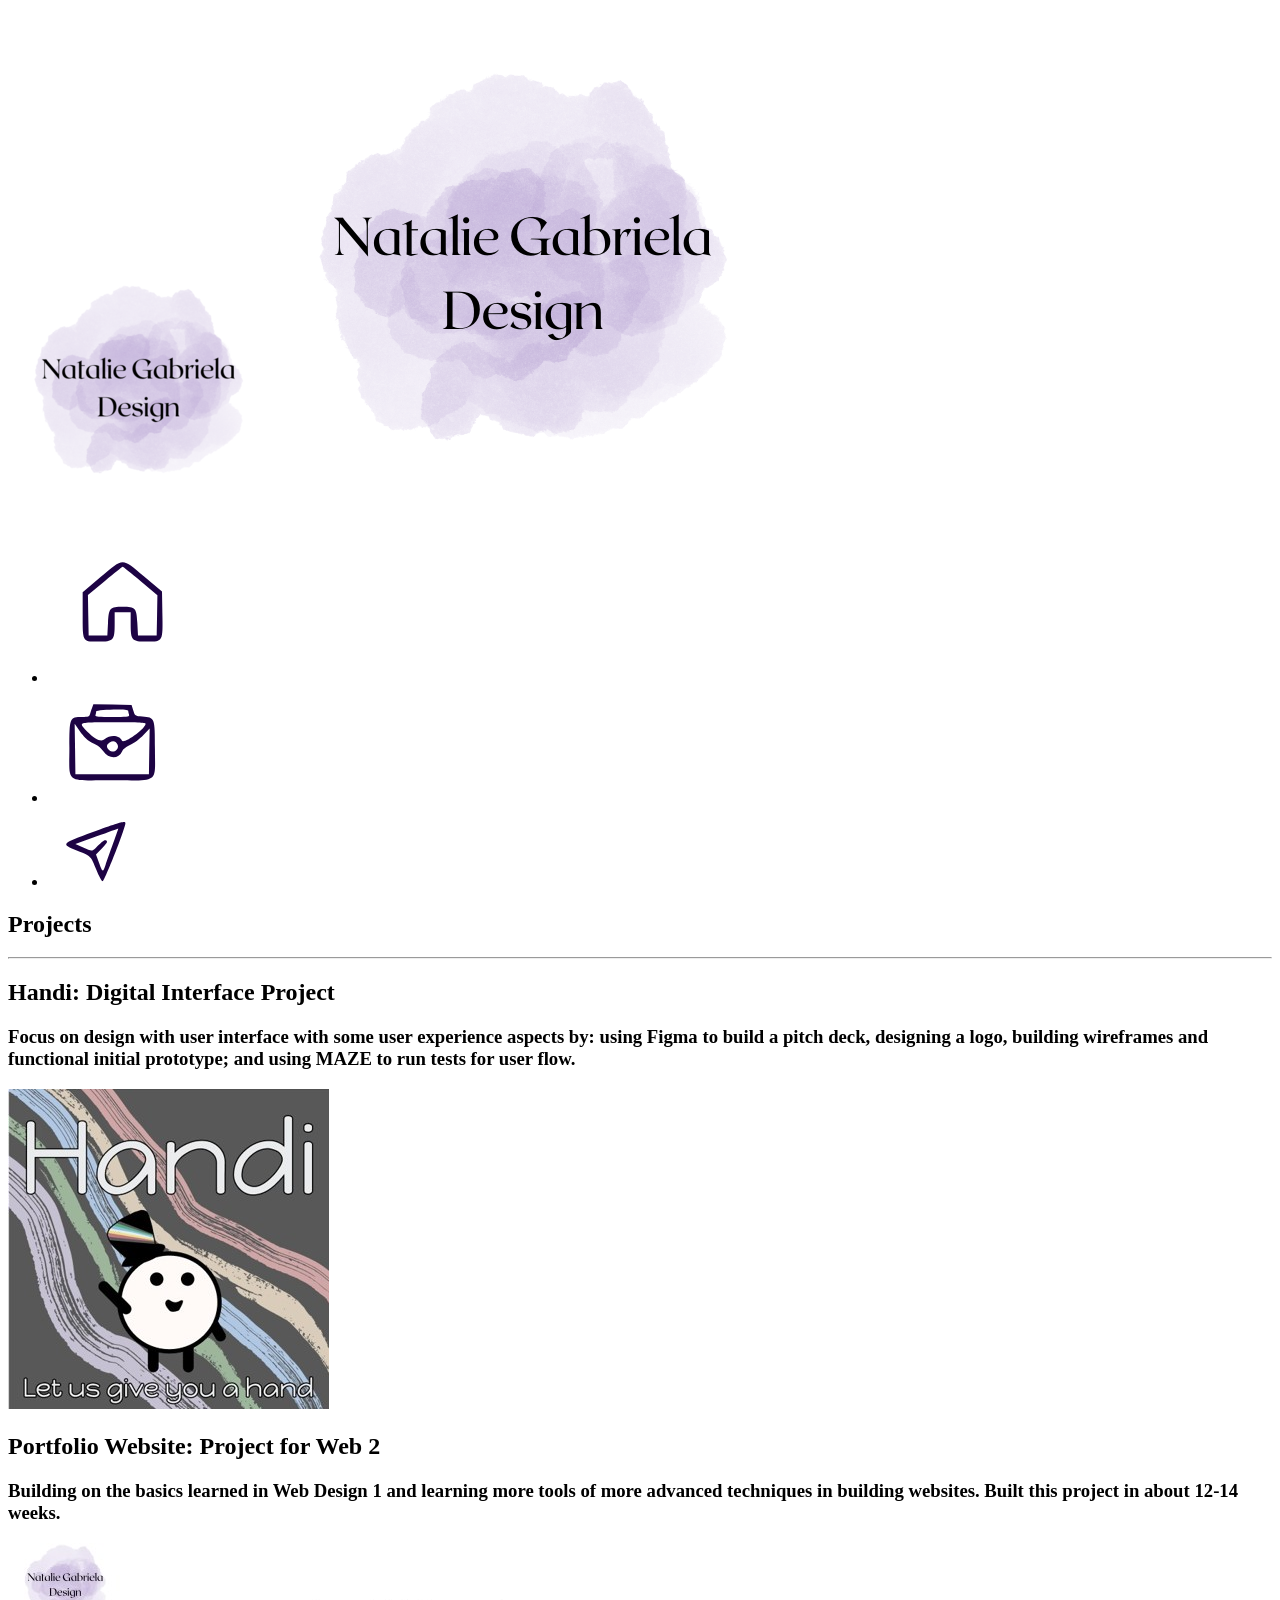
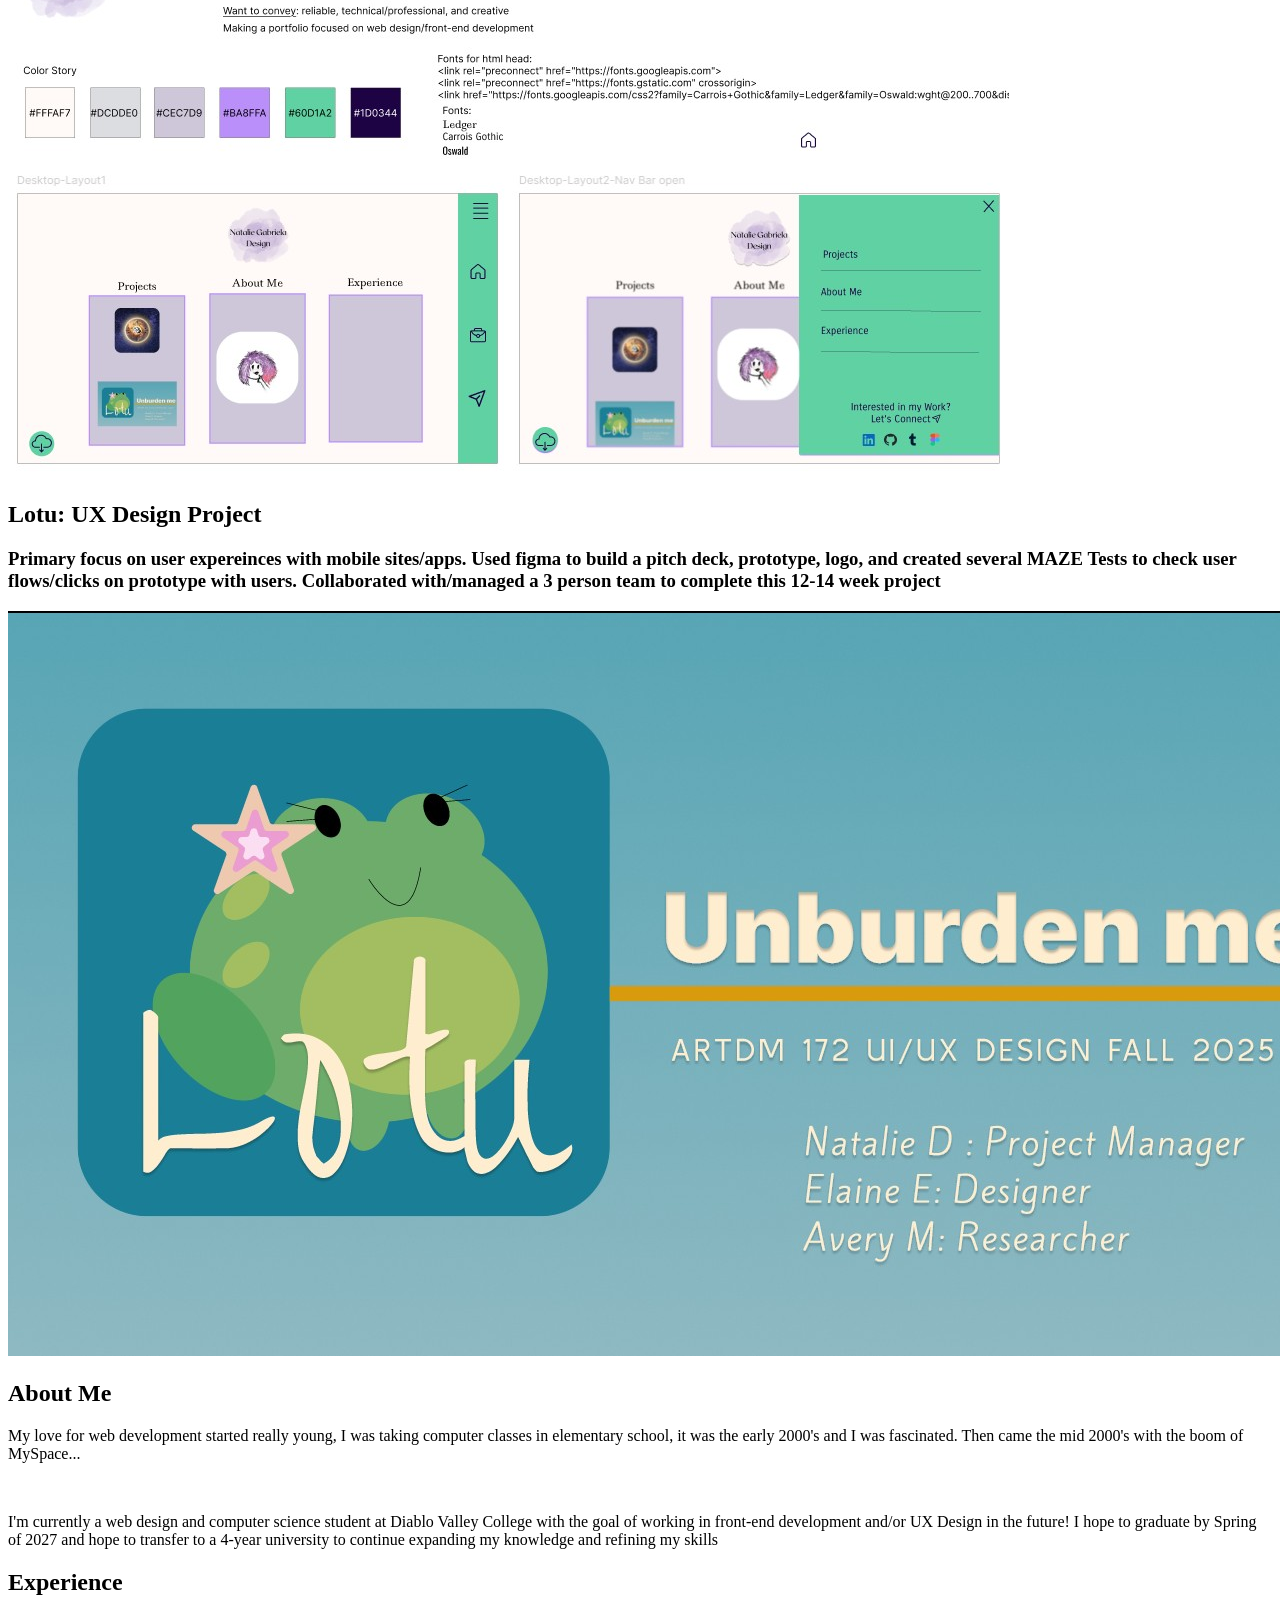
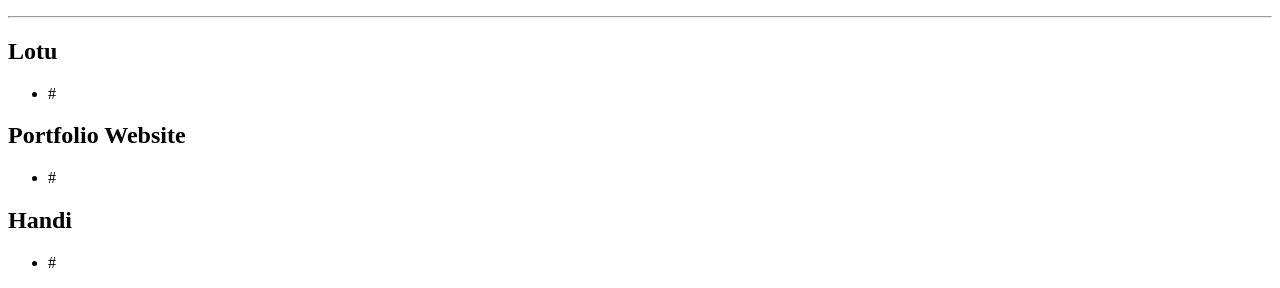
==== index.html @ 4ec92072 "adding sections to nav bar to find webpages within portfolio file" ====
<!--Natalie DeFrates
Portfolio Website
Web design 173-4280
Mar 19 2026

Want to convey: reliable, technical/professional, and creative
Making a portfolio focused on web design/front-end development-->

<!doctype html>
<html lang="en">
    
<head>
	<title>n.gabriela design portfolio</title>
    <favicon><img src="images/favicon.ico.ico"></favicon>
	<meta charset="utf-8">
	<link rel="preconnect" href="https://fonts.googleapis.com">
    <link rel="preconnect" href="https://fonts.gstatic.com" crossorigin>
    <link href="https://fonts.googleapis.com/css2?family=Carrois+Gothic&family=Ledger&family=Oswald:wght@200..700&display=swap" rel="stylesheet">
    <!--Fonts: Ledger, Carrois Gothic, Oswald-->
</head>

<body>
    <logo><img src="images/Natalie Gabriela Design.png" alt="watercolor circle with text inside saying 'Natalie Gabriela Design' "></logo>
    <div class="navbar">
        <nav>
            <ul>
            <li><a href="index.html" class="home"> <img src="images/svg-icons/home.svg"> </a></li>
            <!--li><a href="images/" class="about-me"> # </a></li-->
            <li><a href="experience.html" class="experience"> <img src="images/svg-icons/experience.svg"> </a></li>
            <li><a href="contact.html" class="contact"> <img src="images/svg-icons/contact-me.svg"> </a></li>
            </ul>
        <!--make this right aligned, along right side of desktop viewport, for anything under 600px, make it along top under logo-->
        </nav>
    </div>
    <main>
        <section>
            <h1>Projects</h1>
            <hr>
            <h2>Handi: Digital Interface Project</h2>
            <h3>Focus on design with user interface with some user experience aspects by: using Figma to build a pitch deck, designing a logo, building wireframes and functional initial prototype; and using MAZE to run tests for user flow.</h3>
            <img src="images/project1/Screenshot 2026-04-02 094013.jpg" alt="Dark gray square with strokes of pink, beige, light blue, light green, and light purple. Small circular mascot with top hat with disability pride colors waving. Text at top say, 'Handi', intended to be pronounced like 'handy', text at bottom says 'Let us give you a hand.'">
            
            <h2>Portfolio Website: Project for Web 2</h2>
            <h3>Building on the basics learned in Web Design 1 and learning more tools of more advanced techniques in building websites. Built this project in about 12-14 weeks.</h3>
            <img src="images/project2/portfolio-project1.jpg" alt="image displays some notes at top with style tiles of colors for project. High-fidelity display of intended look of project from Figma.">

            <h2>Lotu: UX Design Project</h2>
            <h3>Primary focus on user expereinces with mobile sites/apps. Used figma to build a pitch deck, prototype, logo, and created several MAZE Tests to check user flows/clicks on prototype with users. Collaborated with/managed a 3 person team to complete this 12-14 week project</h3>
            <img src="images/project3/1ux-design.jpg">
            <!--add images of best projects, link to the projects for users to view the projects-->
        </section>

        <section>
            <h2>About Me</h2>
            <p>My love for web development started really young, I was taking computer classes in elementary school, it was the early 2000's and I was fascinated. Then came the mid 2000's with the boom of MySpace...  </p>
            <img>
            <p> I'm currently a web design and computer science student at Diablo Valley College with the goal of working in front-end development and/or UX Design in the future! I hope to graduate by Spring of 2027 and hope to transfer to a 4-year university to continue expanding my knowledge and refining my skills </p>
        </section>

        <section>
            <h2>Experience</h2>
            <hr>
            <h2>Lotu</h2>
                <ul>
                    <li>#</li>
                </ul>
            <h2>Portfolio Website</h2>
                <ul>
                    <li>#</li>
                </ul>
            <h2>Handi</h2>
                <ul>
                    <li>#</li>
                </ul>            
        </section>
<!--when selected, expands to link for resume, embed pdf file of resume, and general experience with code/design-->
    </main>

    <!--make button that people can download resume/request resume, upon hover, it changes color to bright purple color used as border in main sections, message comes up as download resume or something similar-->

    <footer>
        <!--"This fictitious website was created as an academic exercise for the Diablo Valley College course, ARTDM-173: Web Design II. In no way should this content be considered or used as a source of factual public information.", footer to add to labs-->
    </footer>
</body>
</html>
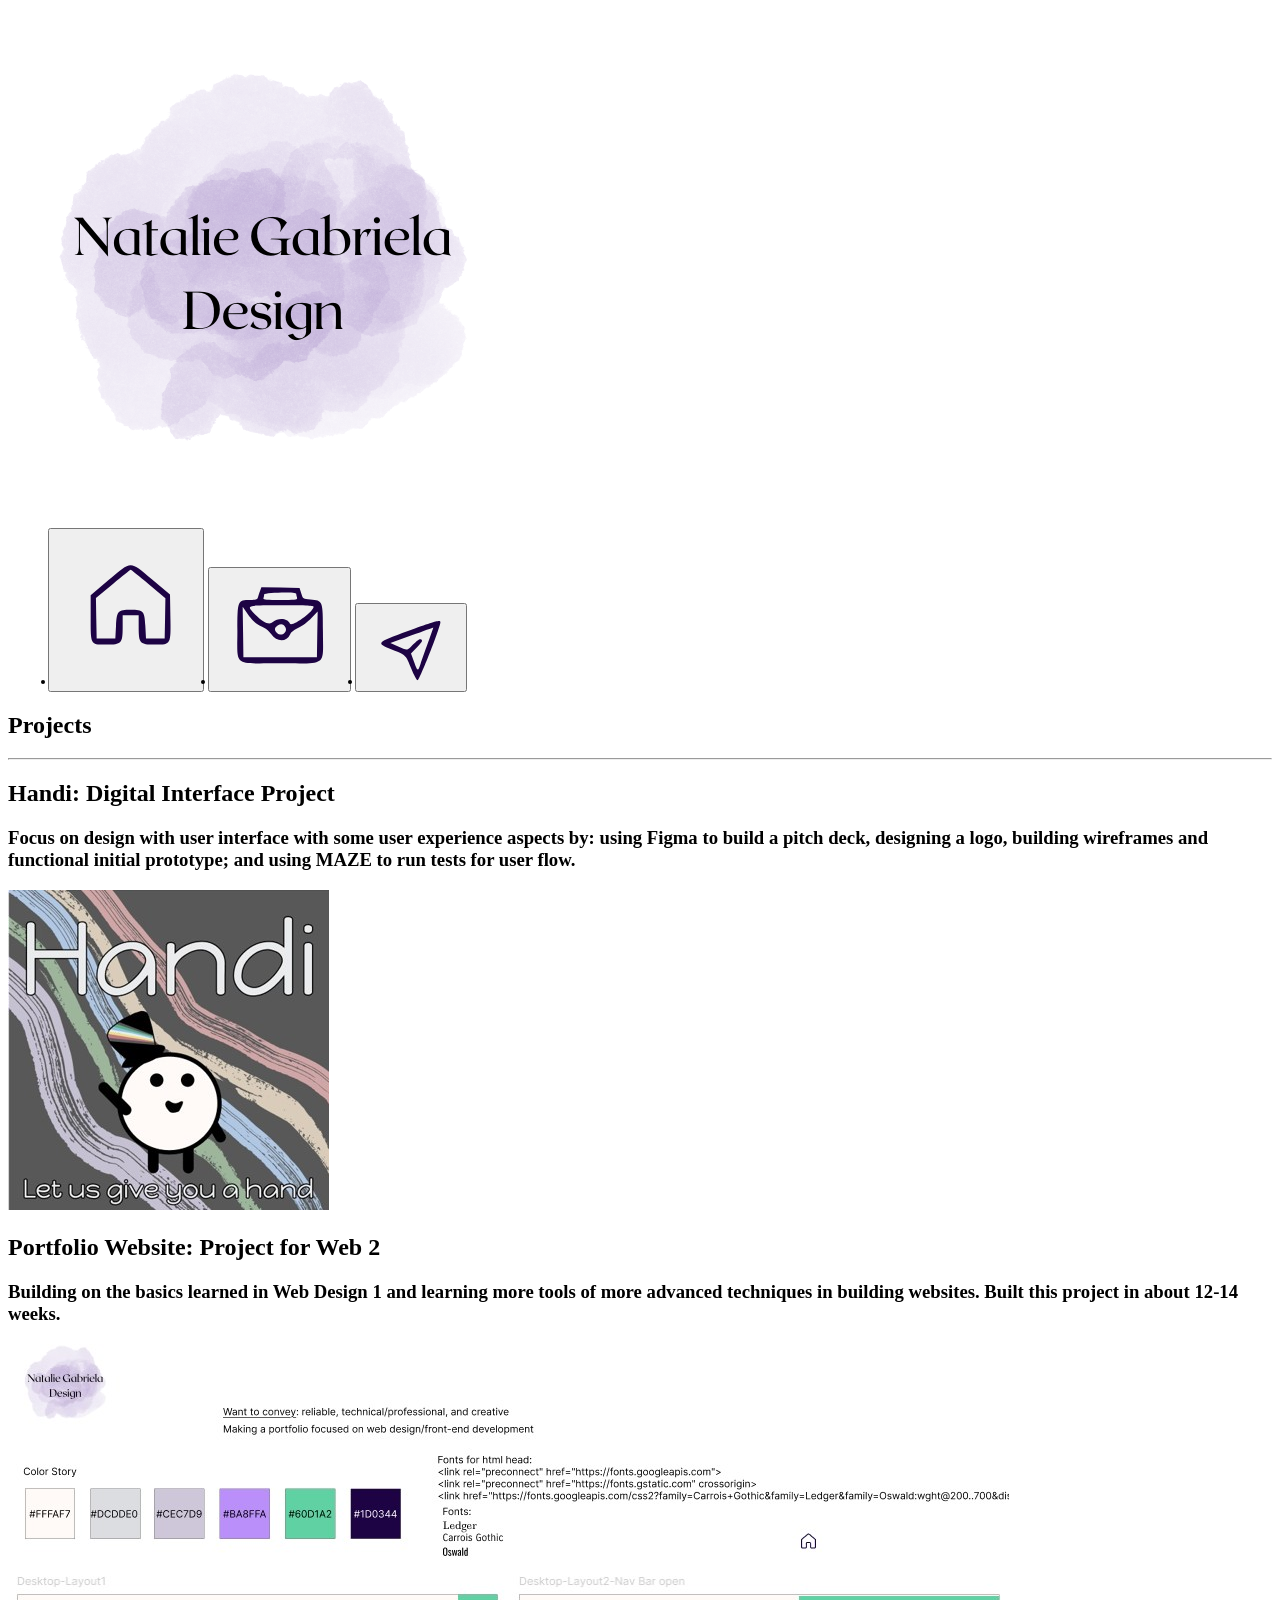
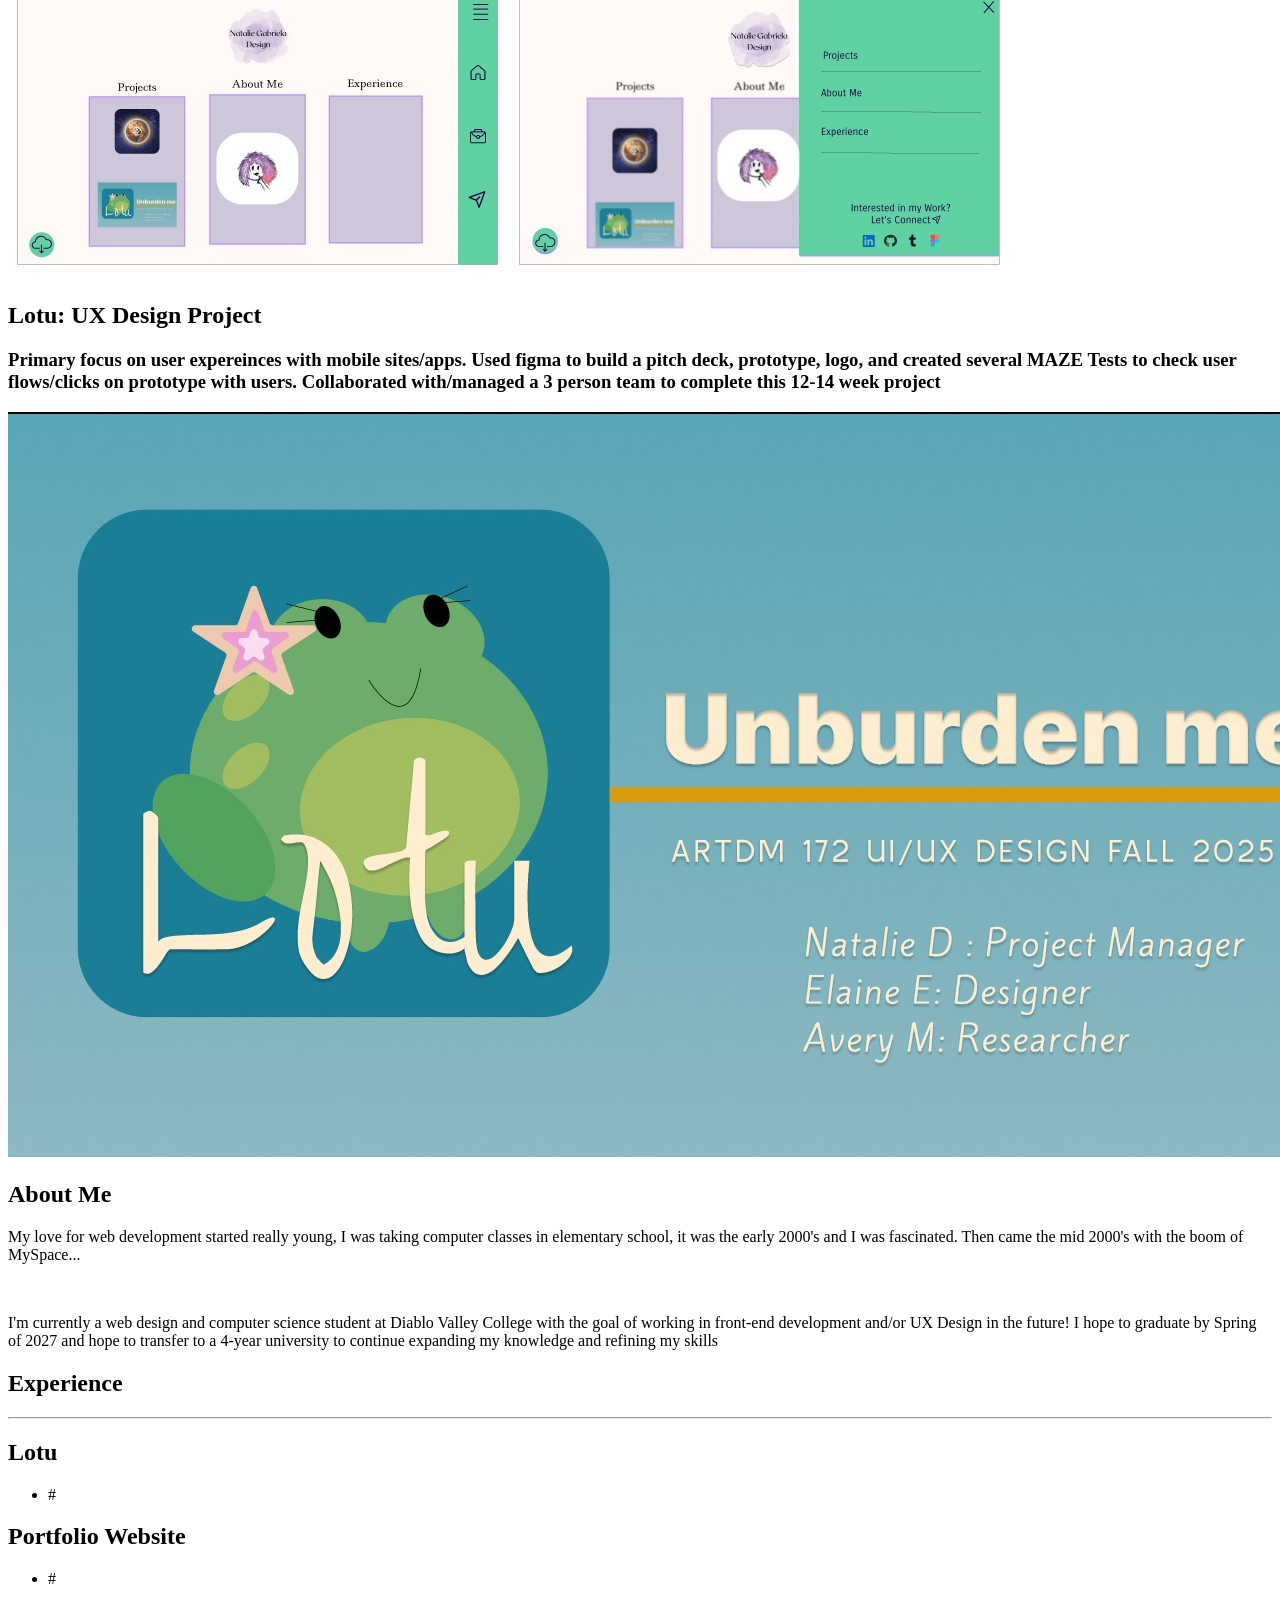
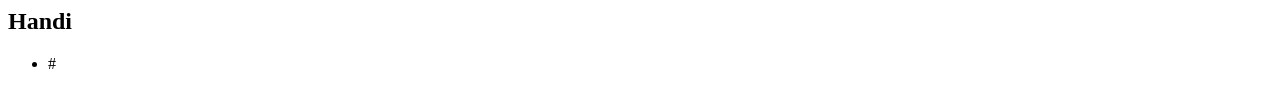
==== commit dbf33d7c: "trying to make right aligned icon bar for navigation on index, once that's done, will add to rest of" ====
--- a/index.html
+++ b/index.html
@@ -11,7 +11,7 @@
     
 <head>
 	<title>n.gabriela design portfolio</title>
-    <favicon><img src="images/favicon.ico.ico"></favicon>
+    <!--favicon><img src="images/favicon.ico.ico"></favicon-->
 	<meta charset="utf-8">
 	<link rel="preconnect" href="https://fonts.googleapis.com">
     <link rel="preconnect" href="https://fonts.gstatic.com" crossorigin>
@@ -21,16 +21,14 @@
 
 <body>
     <logo><img src="images/Natalie Gabriela Design.png" alt="watercolor circle with text inside saying 'Natalie Gabriela Design' "></logo>
-    <div class="navbar">
-        <nav>
+    <div class="sidebar">
             <ul>
-            <li><a href="index.html" class="home"> <img src="images/svg-icons/home.svg"> </a></li>
+            <button class="accordian"><li><a href="index.html" class="home"> <img src="images/svg-icons/home.svg"> </a></li></button>
             <!--li><a href="images/" class="about-me"> # </a></li-->
-            <li><a href="experience.html" class="experience"> <img src="images/svg-icons/experience.svg"> </a></li>
-            <li><a href="contact.html" class="contact"> <img src="images/svg-icons/contact-me.svg"> </a></li>
+            <button class="accordian"><li><a href="experience.html" class="experience"> <img src="images/svg-icons/experience.svg"> </a></li></button>
+            <button class="accordian"><li><a href="contact.html" class="contact"> <img src="images/svg-icons/contact-me.svg"> </a></li></button>
             </ul>
         <!--make this right aligned, along right side of desktop viewport, for anything under 600px, make it along top under logo-->
-        </nav>
     </div>
     <main>
         <section>
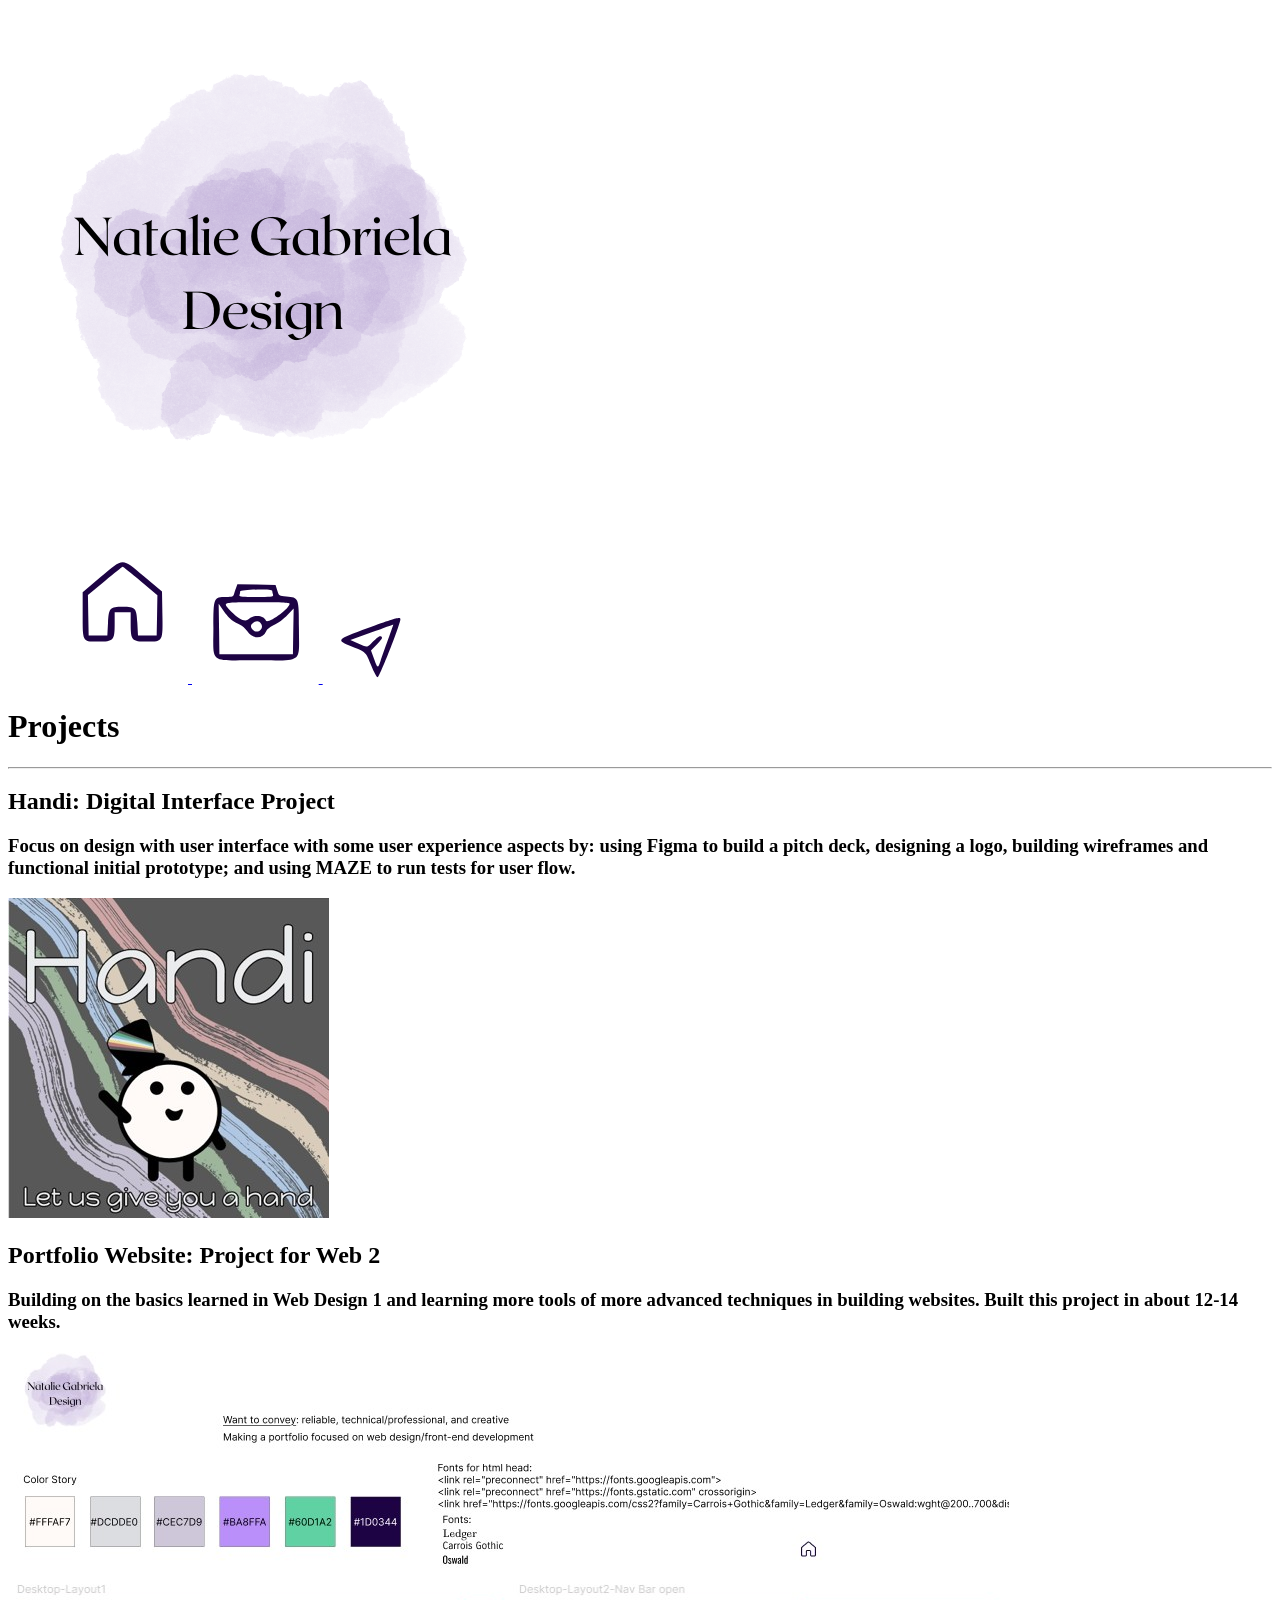
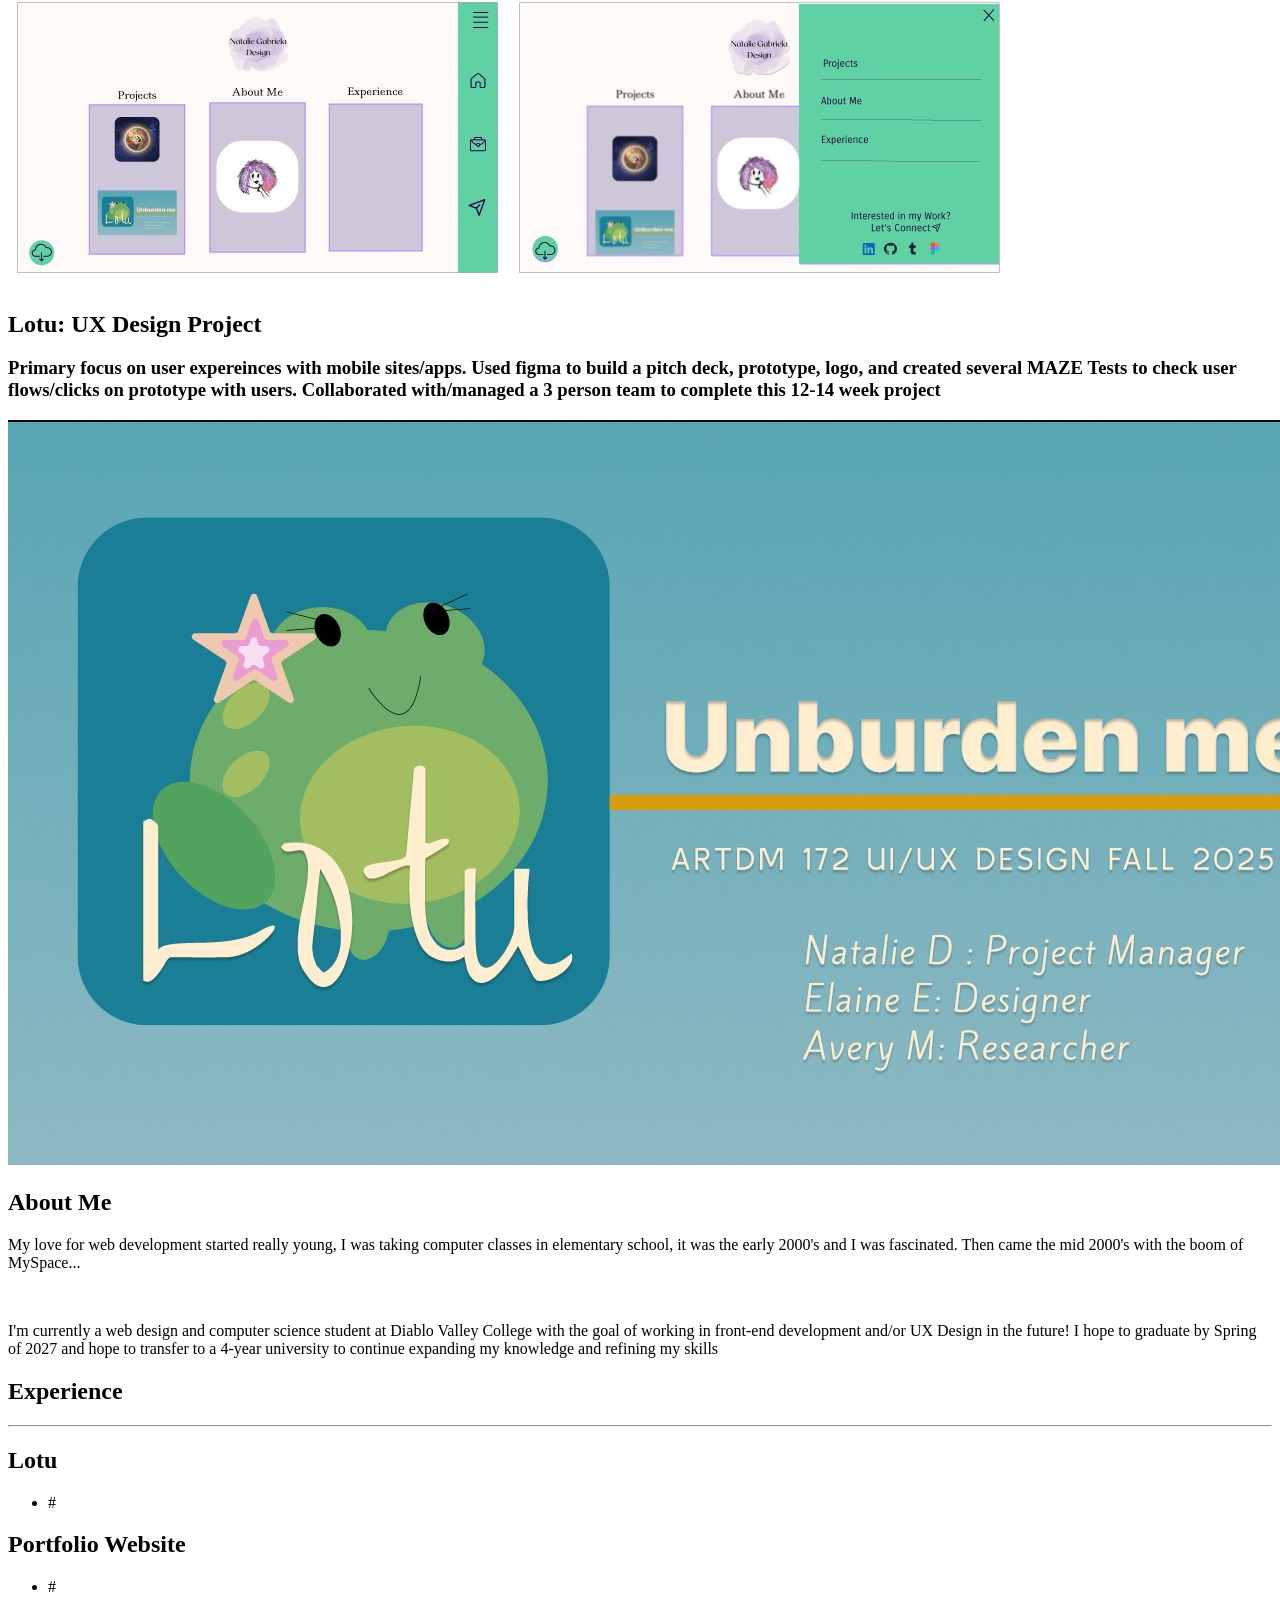
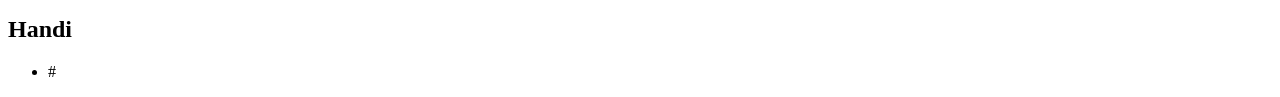
==== commit ea759065: "making adjustments to sections and css stylepage" ====
--- a/index.html
+++ b/index.html
@@ -4,7 +4,7 @@
 Mar 19 2026
 
 Want to convey: reliable, technical/professional, and creative
-Making a portfolio focused on web design/front-end development-->
+Making a portfolio focused on ux design/front-end development-->
 
 <!doctype html>
 <html lang="en">
@@ -23,15 +23,15 @@
     <logo><img src="images/Natalie Gabriela Design.png" alt="watercolor circle with text inside saying 'Natalie Gabriela Design' "></logo>
     <div class="sidebar">
             <ul>
-            <button class="accordian"><li><a href="index.html" class="home"> <img src="images/svg-icons/home.svg"> </a></li></button>
+            <a href="index.html" class="home"><img src="images/svg-icons/home.svg"> </a>
             <!--li><a href="images/" class="about-me"> # </a></li-->
-            <button class="accordian"><li><a href="experience.html" class="experience"> <img src="images/svg-icons/experience.svg"> </a></li></button>
-            <button class="accordian"><li><a href="contact.html" class="contact"> <img src="images/svg-icons/contact-me.svg"> </a></li></button>
+            <a href="experience.html" class="experience"><img src="images/svg-icons/experience.svg"> </a>
+            <a href="contact.html" class="contact"><img src="images/svg-icons/contact-me.svg"> </a>
             </ul>
         <!--make this right aligned, along right side of desktop viewport, for anything under 600px, make it along top under logo-->
     </div>
     <main>
-        <section>
+        <div class="section1">
             <h1>Projects</h1>
             <hr>
             <h2>Handi: Digital Interface Project</h2>
@@ -46,16 +46,16 @@
             <h3>Primary focus on user expereinces with mobile sites/apps. Used figma to build a pitch deck, prototype, logo, and created several MAZE Tests to check user flows/clicks on prototype with users. Collaborated with/managed a 3 person team to complete this 12-14 week project</h3>
             <img src="images/project3/1ux-design.jpg">
             <!--add images of best projects, link to the projects for users to view the projects-->
-        </section>
+        </div>
 
-        <section>
+        <div class="section2">
             <h2>About Me</h2>
             <p>My love for web development started really young, I was taking computer classes in elementary school, it was the early 2000's and I was fascinated. Then came the mid 2000's with the boom of MySpace...  </p>
             <img>
             <p> I'm currently a web design and computer science student at Diablo Valley College with the goal of working in front-end development and/or UX Design in the future! I hope to graduate by Spring of 2027 and hope to transfer to a 4-year university to continue expanding my knowledge and refining my skills </p>
-        </section>
+        </div>
 
-        <section>
+        <div class="section3">
             <h2>Experience</h2>
             <hr>
             <h2>Lotu</h2>
@@ -70,7 +70,7 @@
                 <ul>
                     <li>#</li>
                 </ul>            
-        </section>
+            </div>
 <!--when selected, expands to link for resume, embed pdf file of resume, and general experience with code/design-->
     </main>
 
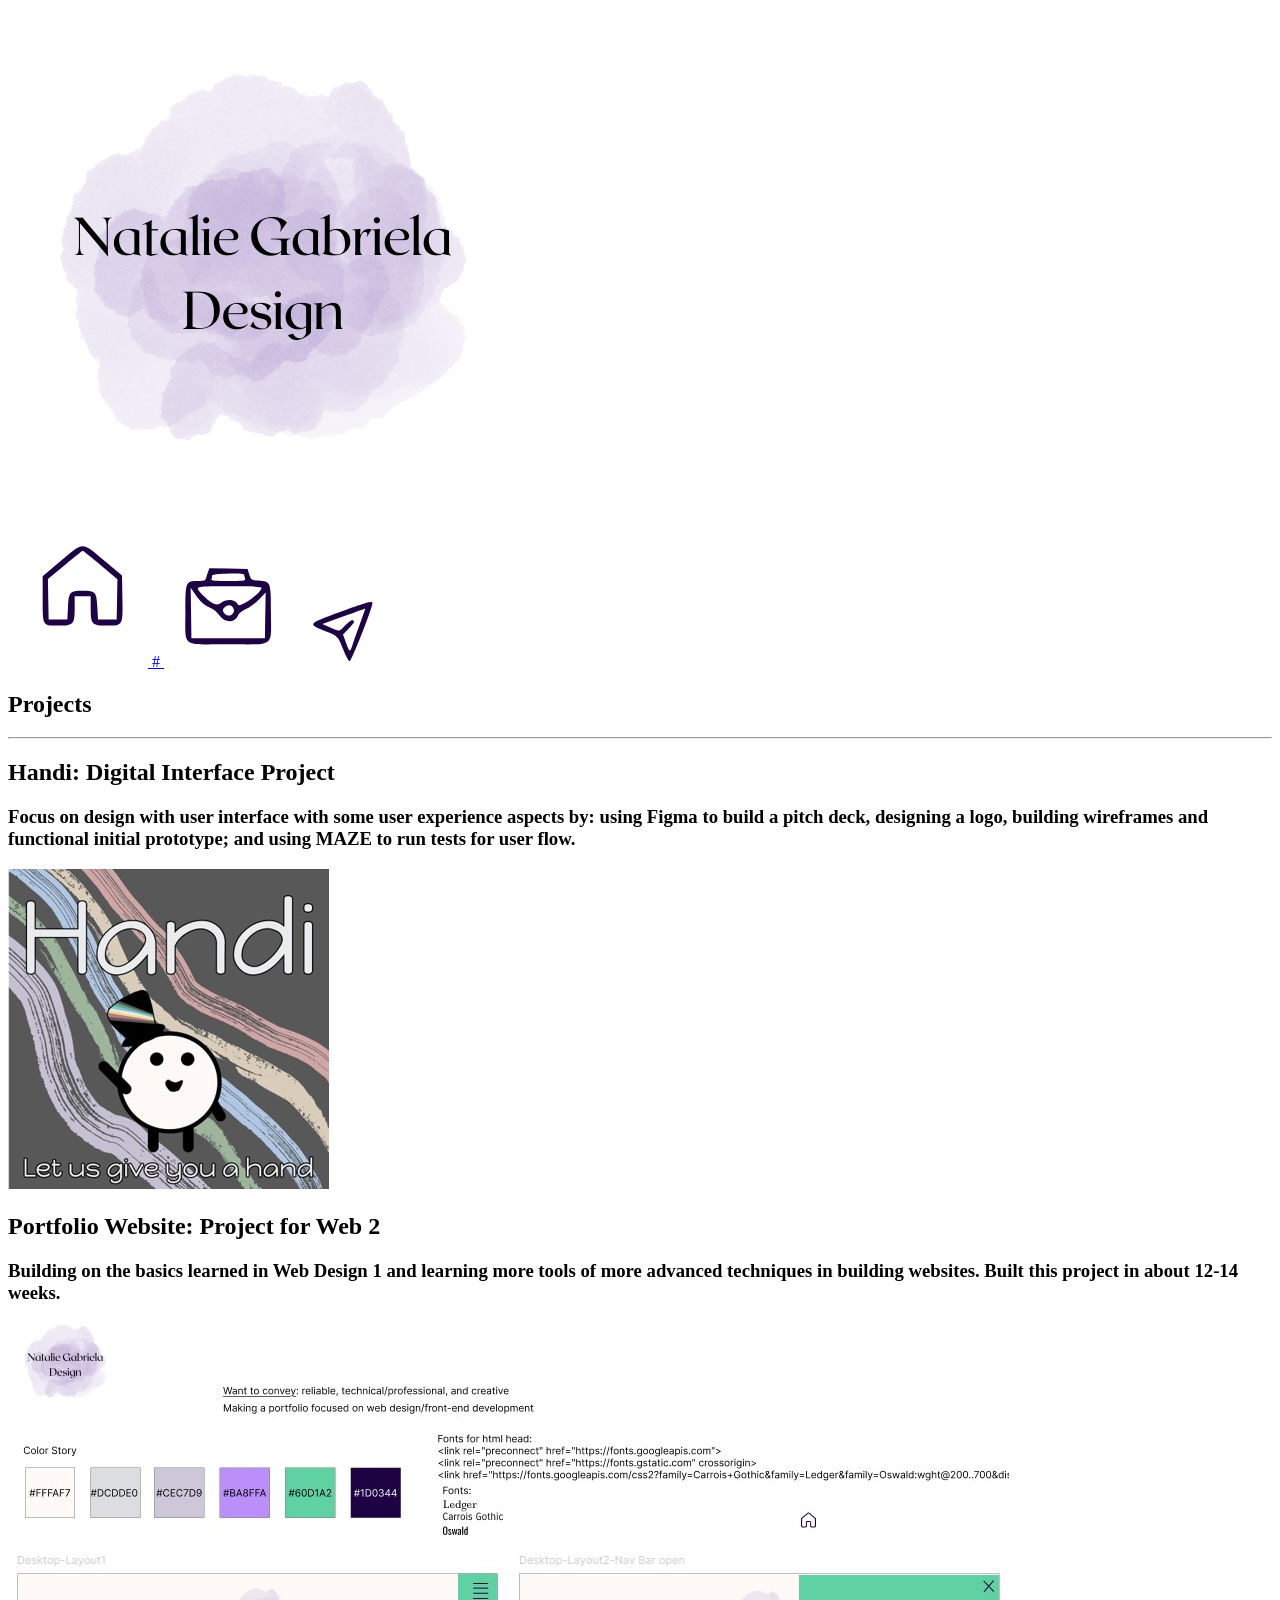
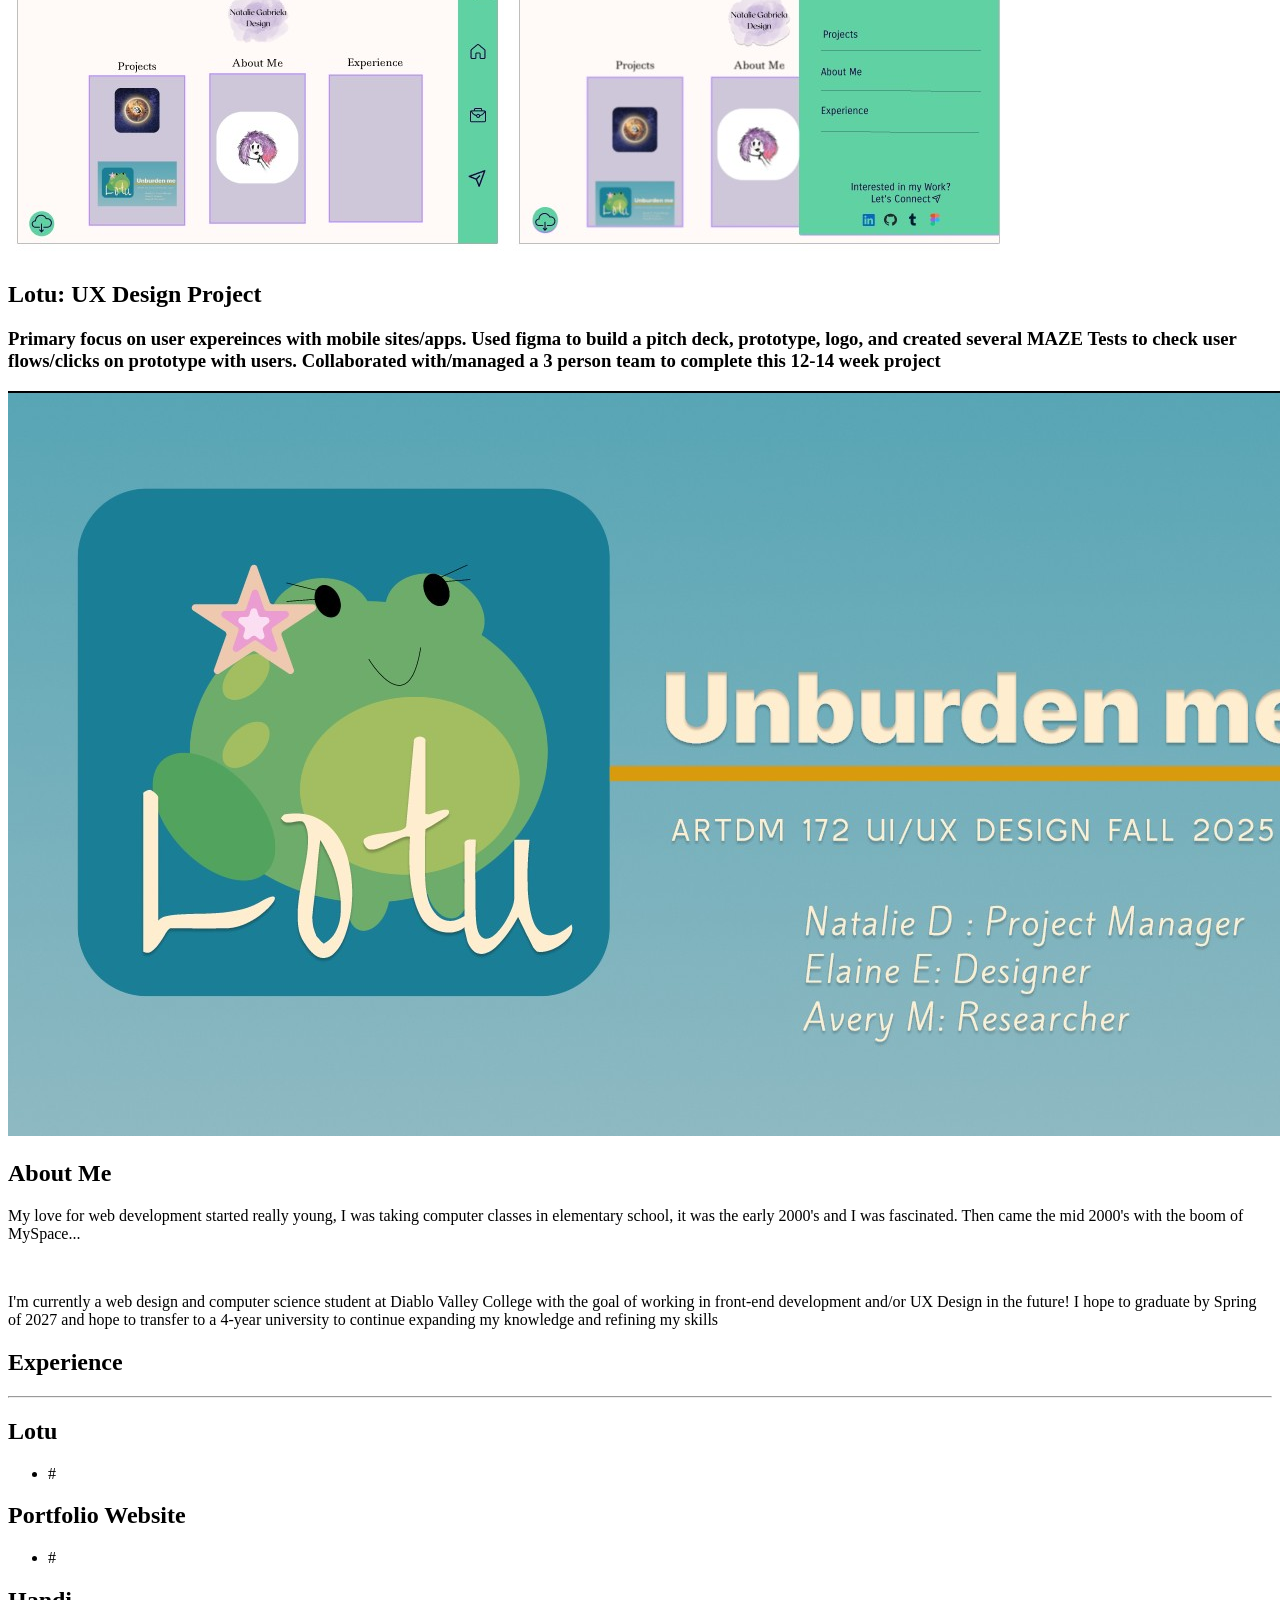
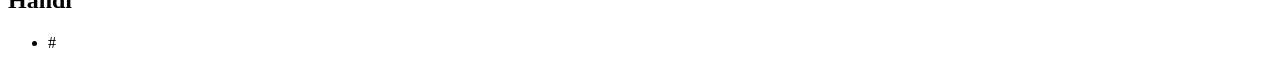
==== commit 828a8ae5: "still trying to make sidebar work, further adjustments need to be made" ====
--- a/index.html
+++ b/index.html
@@ -18,19 +18,15 @@
     <link href="https://fonts.googleapis.com/css2?family=Carrois+Gothic&family=Ledger&family=Oswald:wght@200..700&display=swap" rel="stylesheet">
     <!--Fonts: Ledger, Carrois Gothic, Oswald-->
 </head>
+<div class="logo"><img src="images/Natalie Gabriela Design.png" alt="watercolor circle with text inside saying 'Natalie Gabriela Design' "></div>
 
 <body>
-    <logo><img src="images/Natalie Gabriela Design.png" alt="watercolor circle with text inside saying 'Natalie Gabriela Design' "></logo>
-    <div class="sidebar">
-            <ul>
-            <a href="index.html" class="home"><img src="images/svg-icons/home.svg"> </a>
-            <!--li><a href="images/" class="about-me"> # </a></li-->
-            <a href="experience.html" class="experience"><img src="images/svg-icons/experience.svg"> </a>
-            <a href="contact.html" class="contact"><img src="images/svg-icons/contact-me.svg"> </a>
-            </ul>
-        <!--make this right aligned, along right side of desktop viewport, for anything under 600px, make it along top under logo-->
-    </div>
-    <main>
+    <nav>
+    <div id="sidebar">
+            <a class="active" href="index.html" class="home"><img src="images/svg-icons/home.svg"> </a>
+            <a class="active" href="about-me.html" class="about-me"> # </a>
+            <a class="active" href="experience.html"><img src="images/svg-icons/experience.svg"></a>
+            <a class="active" href="contact.html" class="contact-me"><img src="images/svg-icons/contact-me.svg"></a>
         <div class="section1">
             <h1>Projects</h1>
             <hr>
@@ -71,6 +67,7 @@
                     <li>#</li>
                 </ul>            
             </div>
+    </container>
 <!--when selected, expands to link for resume, embed pdf file of resume, and general experience with code/design-->
     </main>
 
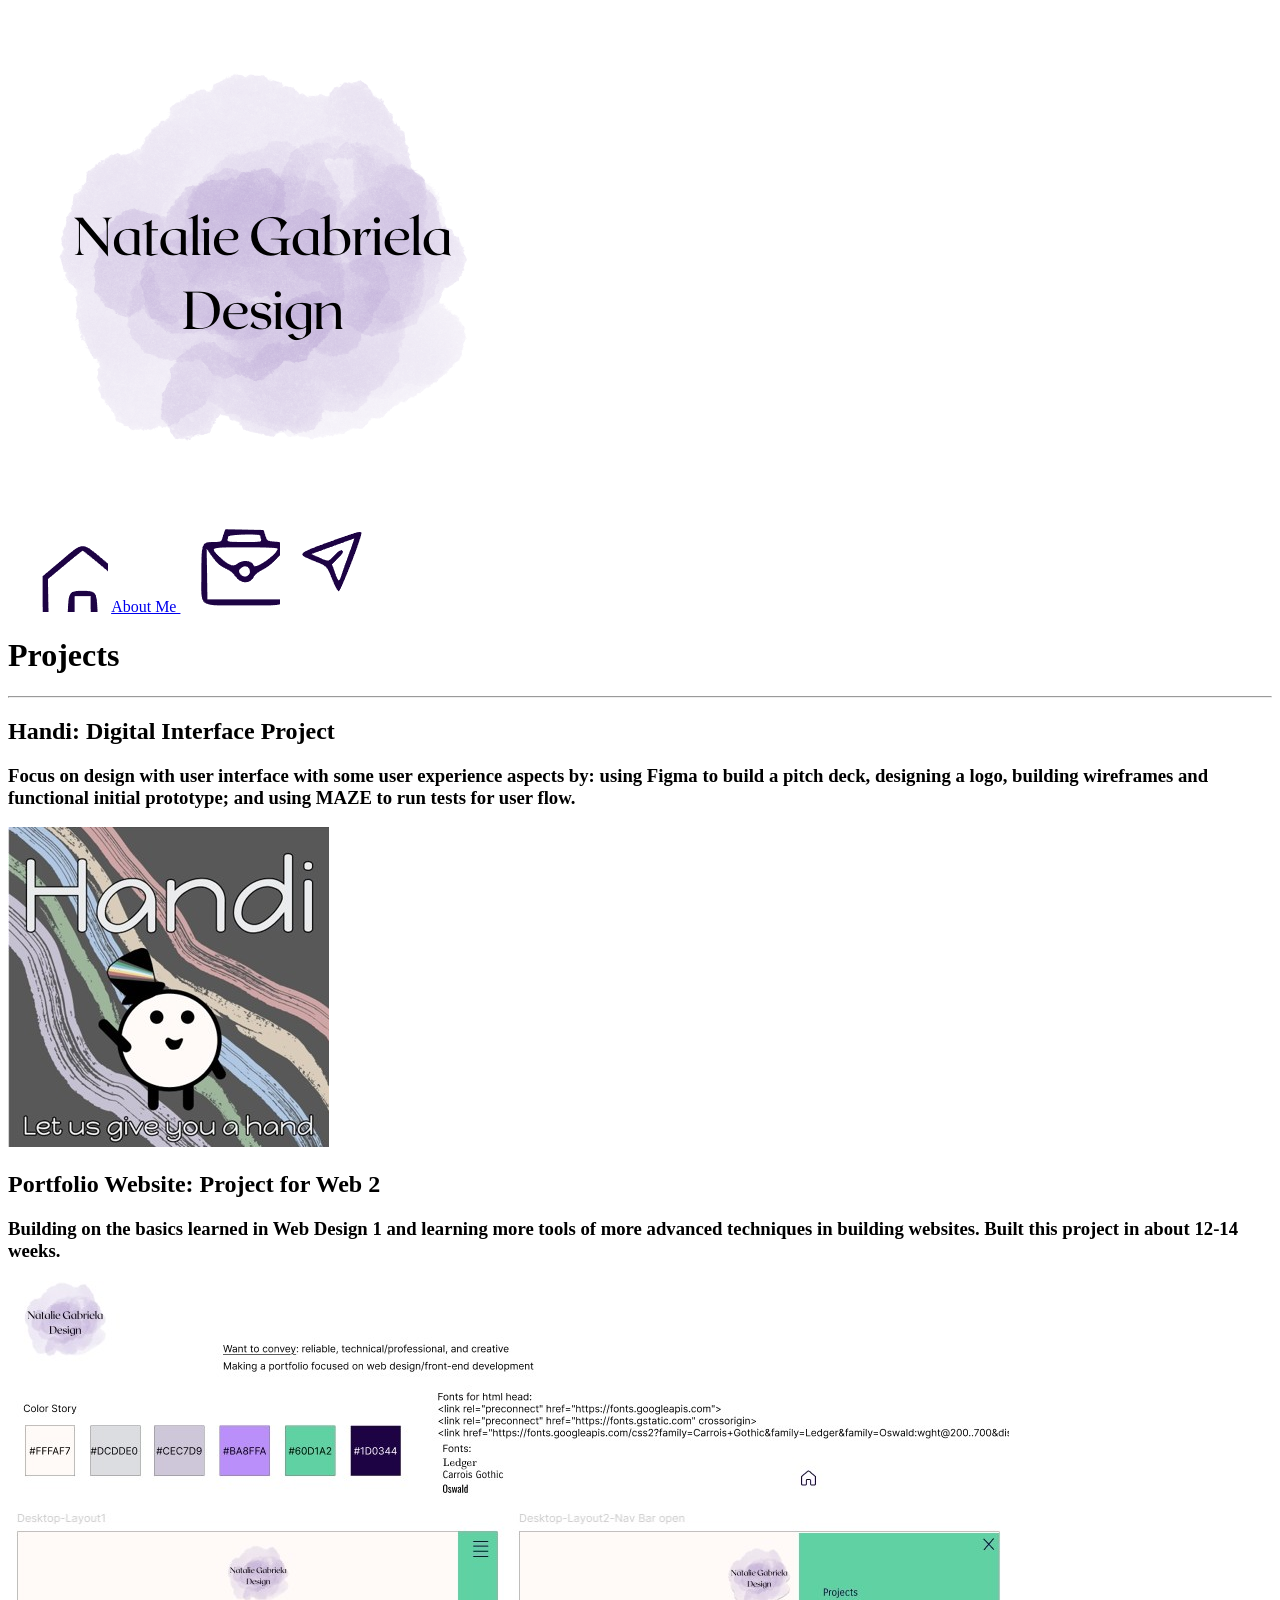
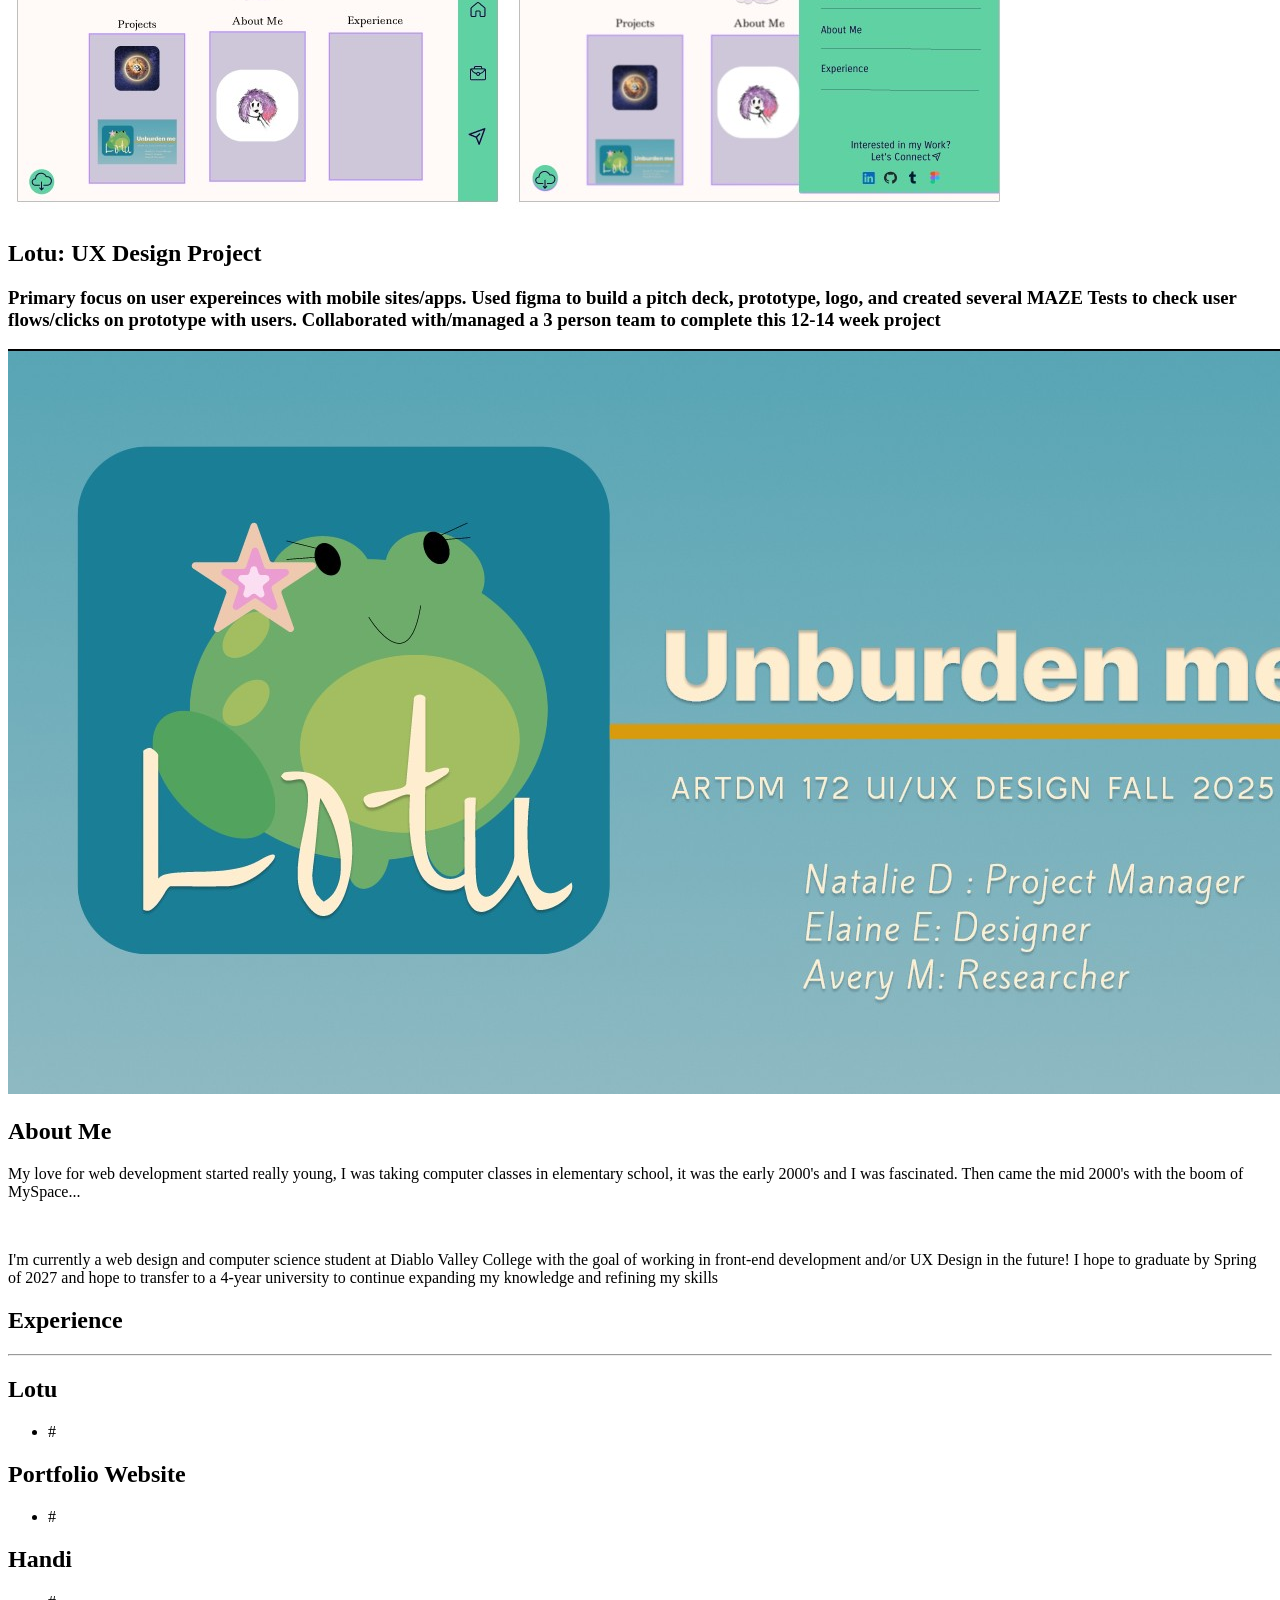
==== commit b765f74d: "adjusting img/svg files to fit in sidebar nav" ====
--- a/index.html
+++ b/index.html
@@ -21,12 +21,27 @@
 <div class="logo"><img src="images/Natalie Gabriela Design.png" alt="watercolor circle with text inside saying 'Natalie Gabriela Design' "></div>
 
 <body>
-    <nav>
-    <div id="sidebar">
-            <a class="active" href="index.html" class="home"><img src="images/svg-icons/home.svg"> </a>
-            <a class="active" href="about-me.html" class="about-me"> # </a>
-            <a class="active" href="experience.html"><img src="images/svg-icons/experience.svg"></a>
-            <a class="active" href="contact.html" class="contact-me"><img src="images/svg-icons/contact-me.svg"></a>
+    <nav id="sidebar">
+            <a class="active" href="index.html" class="home"><svg xmlns="http://www.w3.org/2000/svg" xmlns:xlink="http://www.w3.org/1999/xlink" width="100" height="100" viewBox="0 0 100 100">
+  <image xlink:href="[data-uri]" x="0" y="0" width="140" height="155"/>
+</svg></a>
+            <a class="active" href="about-me.html" class="about-me"> About Me </a>
+            <a class="active" href="experience.html"><svg xmlns="http://www.w3.org/2000/svg" xmlns:xlink="http://www.w3.org/1999/xlink" width="100" height="100" viewBox="0 0 100 100">
+  <image xlink:href="[data-uri]" x="0" y="0" width="127" height="116"/>
+</svg></a>
+            <a class="active" href="contact.html" class="contact-me"><svg xmlns="http://www.w3.org/2000/svg" xmlns:xlink="http://www.w3.org/1999/xlink" width="100" height="95" viewBox="0 0 100 95">
+  <image xlink:href="[data-uri]" x="0" y="0" width="96" height="80"/>
+</svg></a>
+            <!--<svg xmlns="http://www.w3.org/2000/svg" xmlns:xlink="http://www.w3.org/1999/xlink" width="115" height="103" viewBox="0 0 100 100">
+  <image xlink:href="[data-uri]" x="0" y="0" width="115" height="103"/>
+</svg>-->
+            <!--<svg xmlns="http://www.w3.org/2000/svg" xmlns:xlink="http://www.w3.org/1999/xlink" width="100" height="100" viewBox="0 0 136 175">
+  <image xlink:href="[data-uri]" x="0" y="0" width="136" height="175"/>
+</svg>-->    
+
+    </nav>
+
+    <container>
         <div class="section1">
             <h1>Projects</h1>
             <hr>
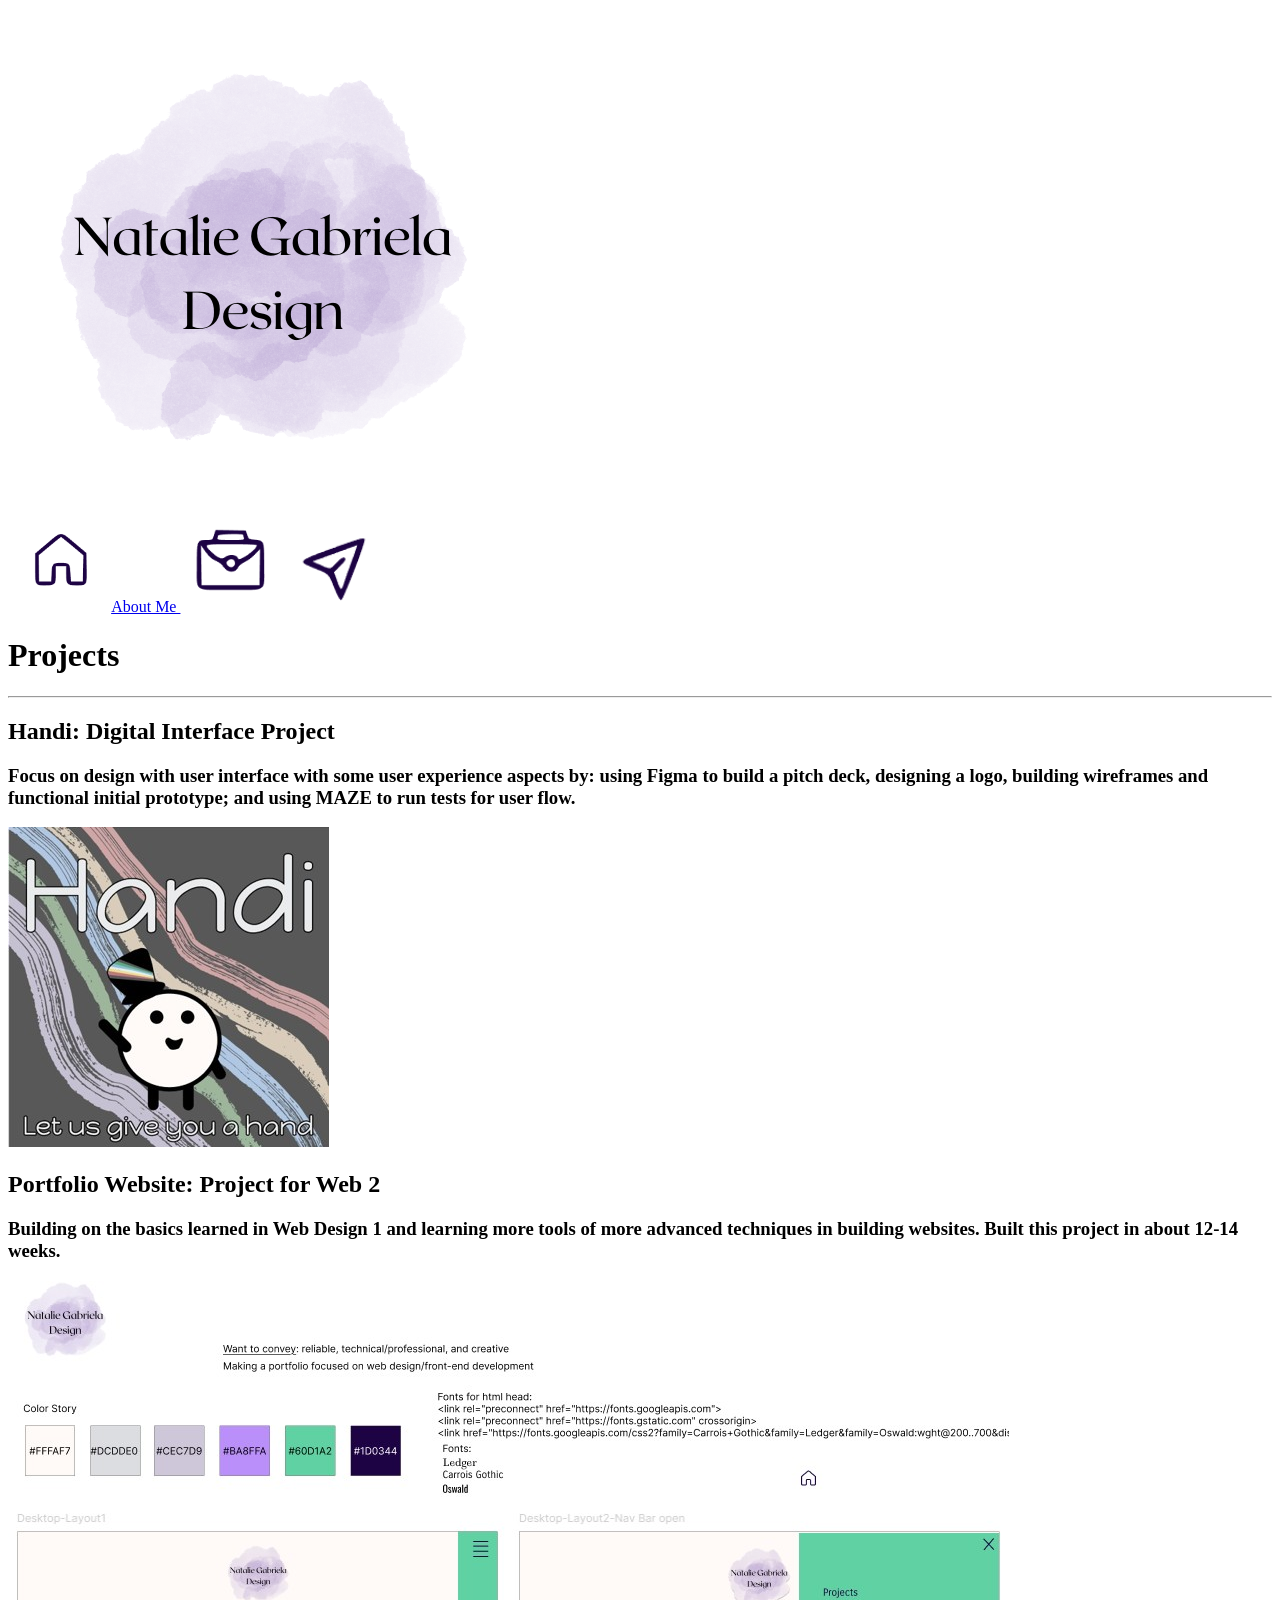
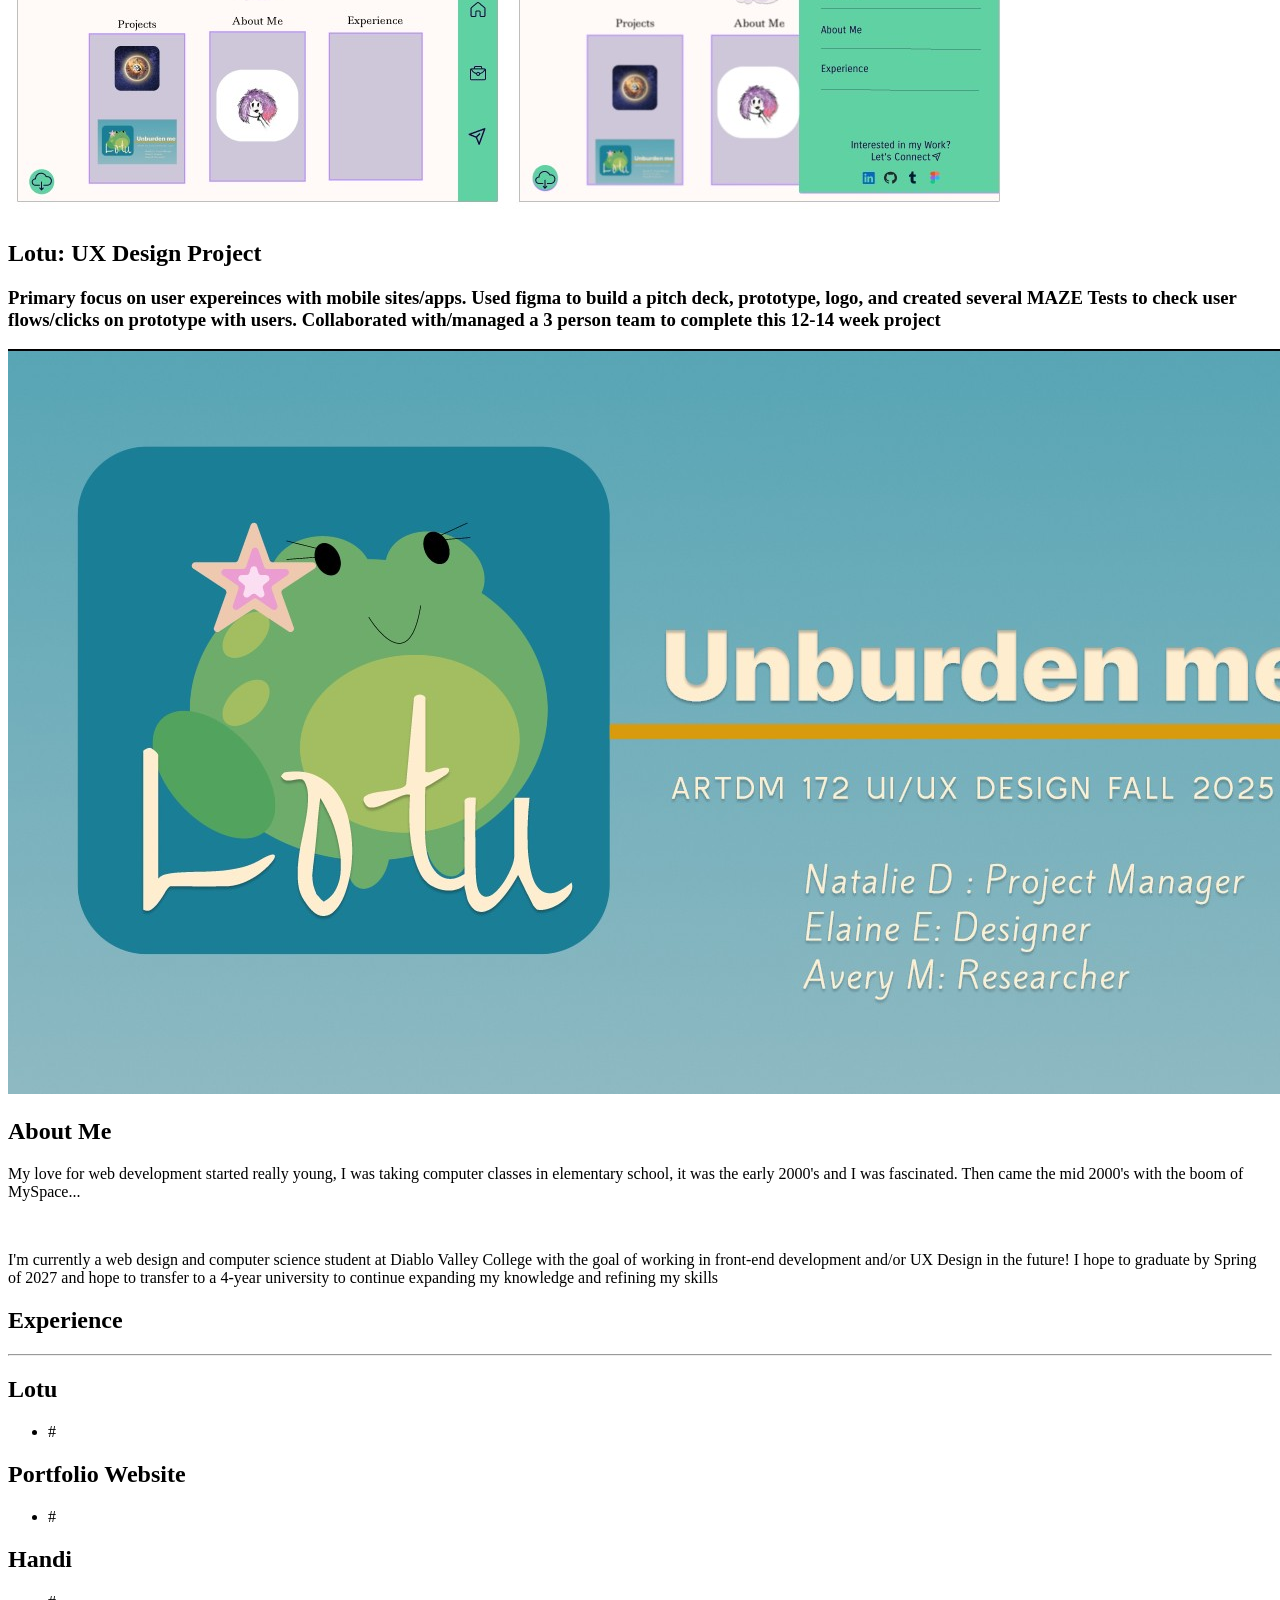
==== commit d535c89a: "adding rules to stylesheet and index file" ====
--- a/index.html
+++ b/index.html
@@ -23,14 +23,14 @@
 <body>
     <nav id="sidebar">
             <a class="active" href="index.html" class="home"><svg xmlns="http://www.w3.org/2000/svg" xmlns:xlink="http://www.w3.org/1999/xlink" width="100" height="100" viewBox="0 0 100 100">
-  <image xlink:href="[data-uri]" x="0" y="0" width="140" height="155"/>
+  <image xlink:href="[data-uri]" x="0" y="0" width="100" height="100"/>
 </svg></a>
             <a class="active" href="about-me.html" class="about-me"> About Me </a>
             <a class="active" href="experience.html"><svg xmlns="http://www.w3.org/2000/svg" xmlns:xlink="http://www.w3.org/1999/xlink" width="100" height="100" viewBox="0 0 100 100">
-  <image xlink:href="[data-uri]" x="0" y="0" width="127" height="116"/>
+  <image xlink:href="[data-uri]" x="0" y="0" width="100" height="100"/>
 </svg></a>
             <a class="active" href="contact.html" class="contact-me"><svg xmlns="http://www.w3.org/2000/svg" xmlns:xlink="http://www.w3.org/1999/xlink" width="100" height="95" viewBox="0 0 100 95">
-  <image xlink:href="[data-uri]" x="0" y="0" width="96" height="80"/>
+  <image xlink:href="[data-uri]" x="0" y="0" width="100" height="95"/>
 </svg></a>
             <!--<svg xmlns="http://www.w3.org/2000/svg" xmlns:xlink="http://www.w3.org/1999/xlink" width="115" height="103" viewBox="0 0 100 100">
   <image xlink:href="[data-uri]" x="0" y="0" width="115" height="103"/>
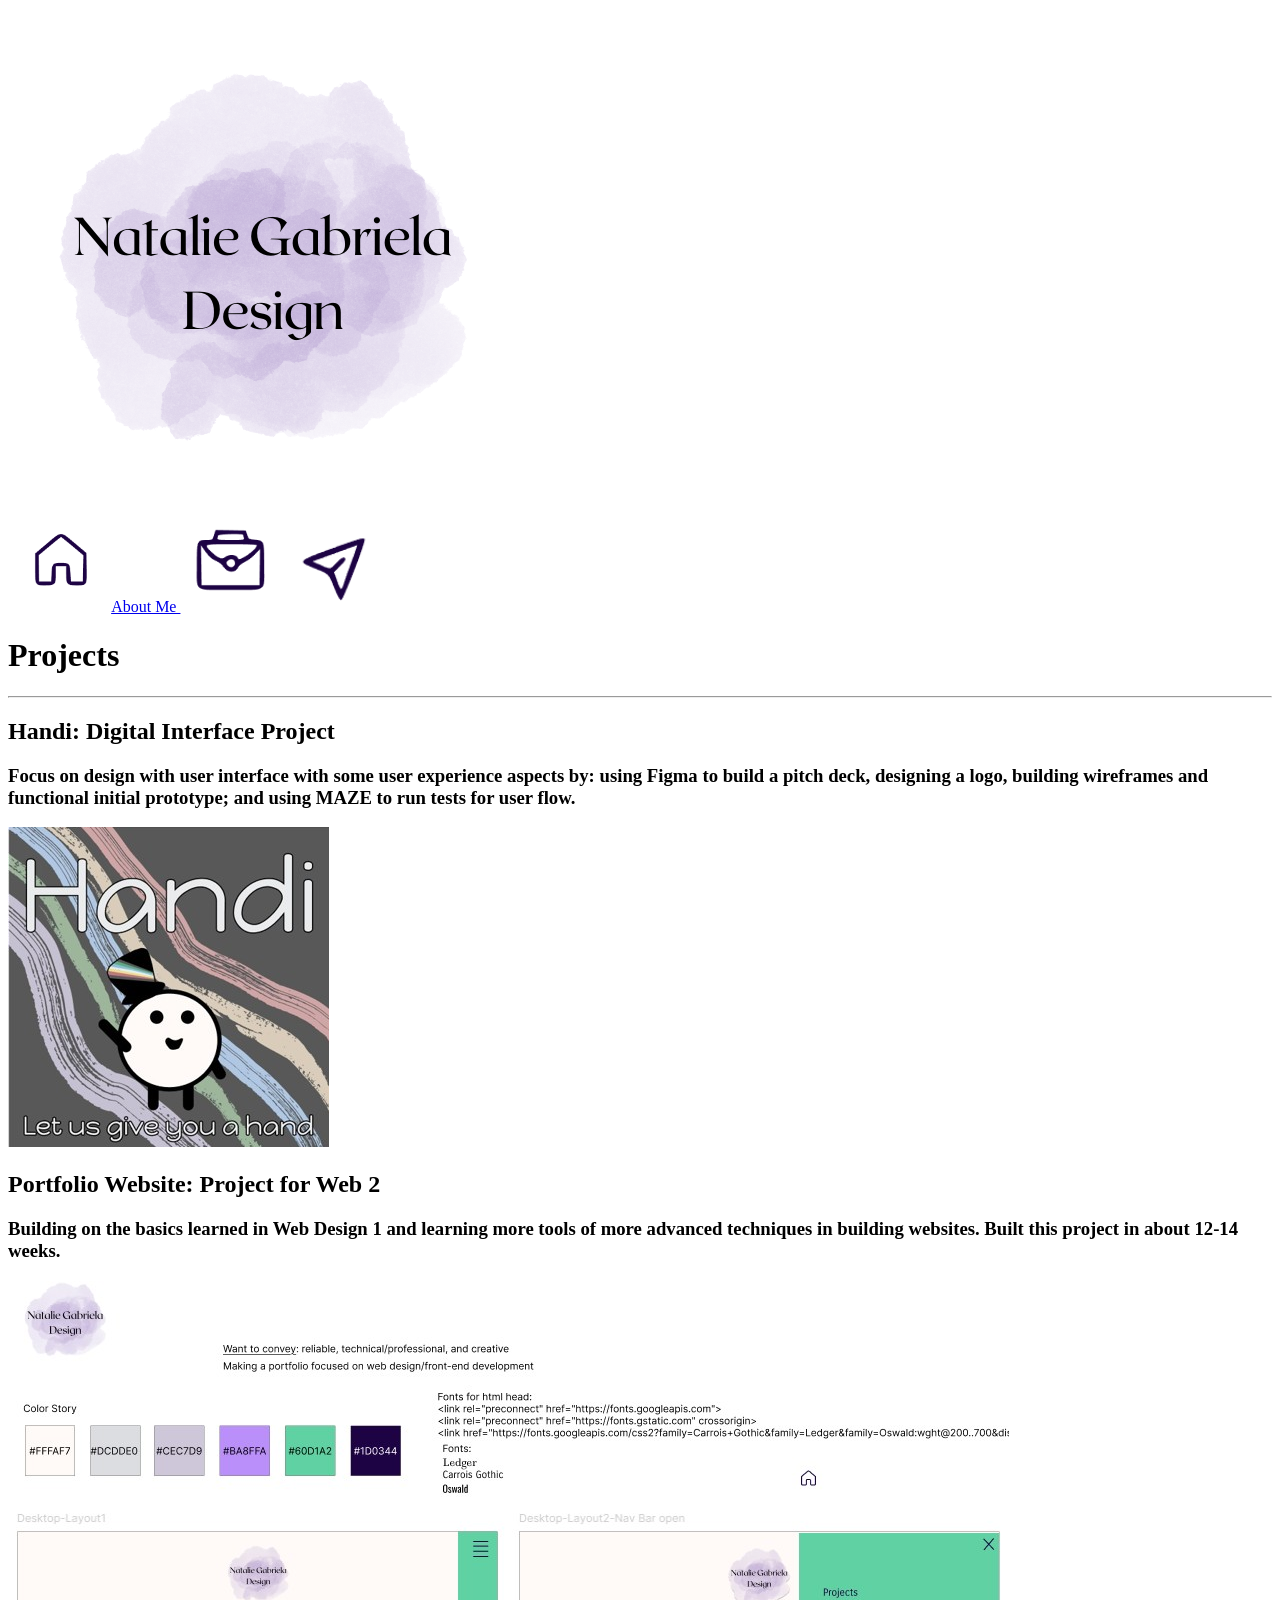
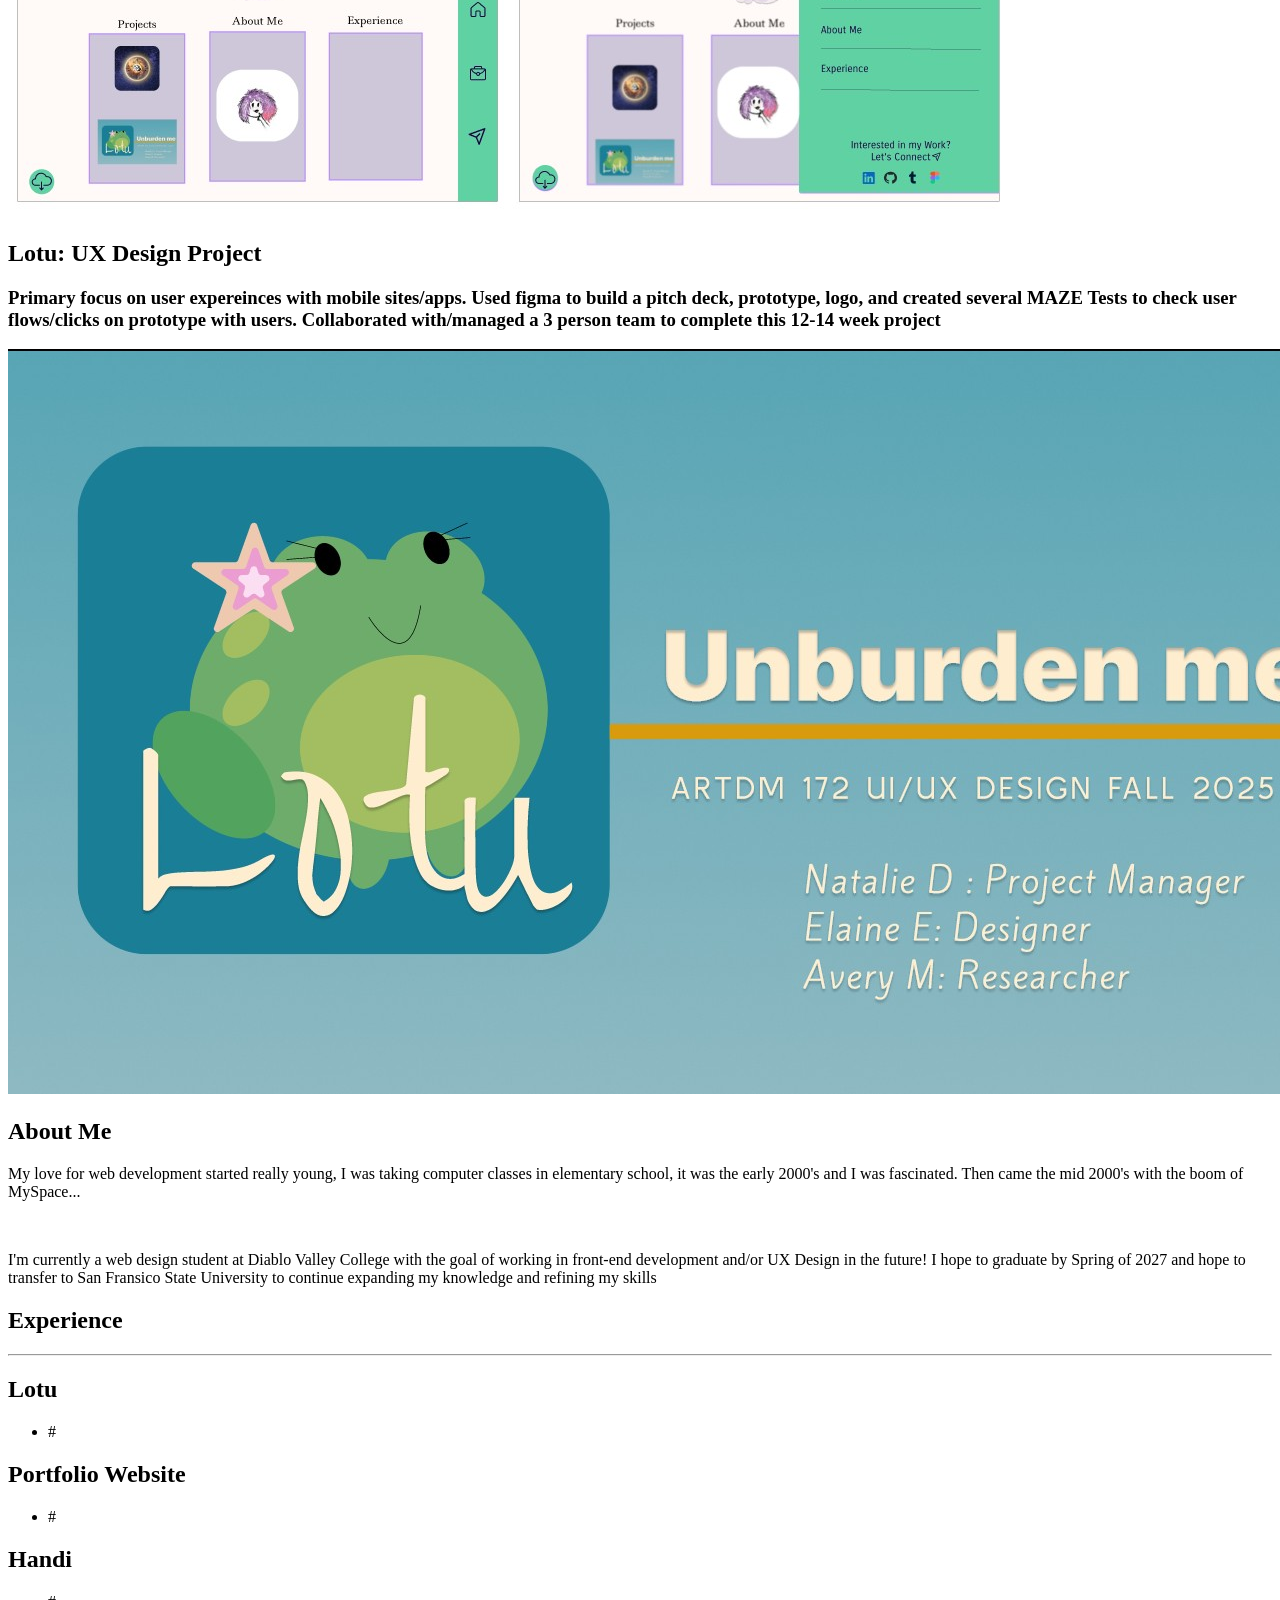
==== commit e3e38169: "trying to make column/sections and nav work still" ====
--- a/index.html
+++ b/index.html
@@ -20,6 +20,7 @@
 </head>
 <div class="logo"><img src="images/Natalie Gabriela Design.png" alt="watercolor circle with text inside saying 'Natalie Gabriela Design' "></div>
 
+<main>
 <body>
     <nav id="sidebar">
             <a class="active" href="index.html" class="home"><svg xmlns="http://www.w3.org/2000/svg" xmlns:xlink="http://www.w3.org/1999/xlink" width="100" height="100" viewBox="0 0 100 100">
@@ -41,7 +42,7 @@
 
     </nav>
 
-    <container>
+
         <div class="section1">
             <h1>Projects</h1>
             <hr>
@@ -63,7 +64,7 @@
             <h2>About Me</h2>
             <p>My love for web development started really young, I was taking computer classes in elementary school, it was the early 2000's and I was fascinated. Then came the mid 2000's with the boom of MySpace...  </p>
             <img>
-            <p> I'm currently a web design and computer science student at Diablo Valley College with the goal of working in front-end development and/or UX Design in the future! I hope to graduate by Spring of 2027 and hope to transfer to a 4-year university to continue expanding my knowledge and refining my skills </p>
+            <p> I'm currently a web design student at Diablo Valley College with the goal of working in front-end development and/or UX Design in the future! I hope to graduate by Spring of 2027 and hope to transfer to San Fransico State University to continue expanding my knowledge and refining my skills </p>
         </div>
 
         <div class="section3">
@@ -82,7 +83,7 @@
                     <li>#</li>
                 </ul>            
             </div>
-    </container>
+
 <!--when selected, expands to link for resume, embed pdf file of resume, and general experience with code/design-->
     </main>
 
@@ -92,4 +93,5 @@
         <!--"This fictitious website was created as an academic exercise for the Diablo Valley College course, ARTDM-173: Web Design II. In no way should this content be considered or used as a source of factual public information.", footer to add to labs-->
     </footer>
 </body>
+</main>
 </html>
